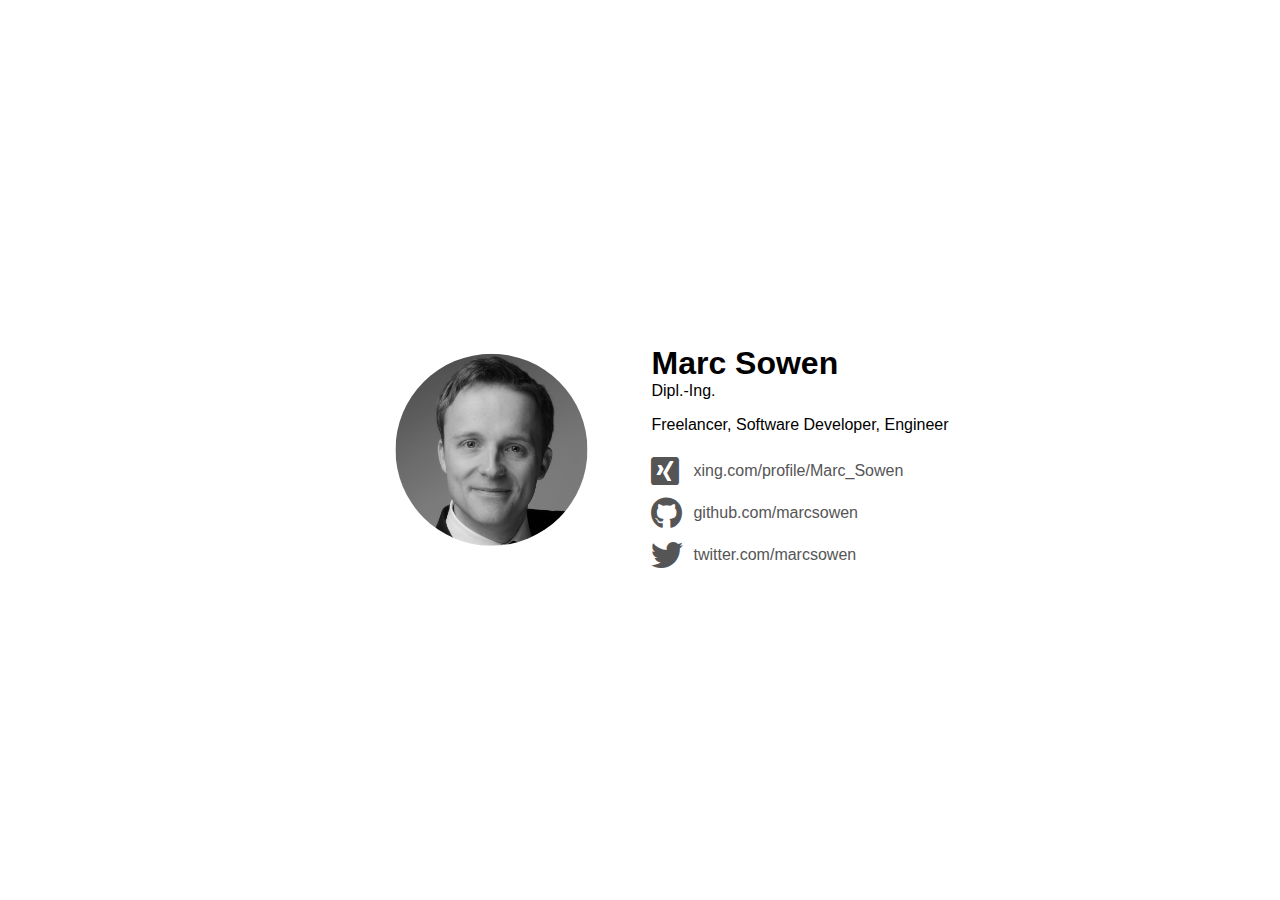
==== src/index.html @ 9bef28c4 "first commit" ====
<!DOCTYPE HTML>
<html lang="de">
<head>
    <meta charset="utf-8">
    <title>Marc Sowen</title>
    <meta name="author" content="Marc Sowen">
    <link rel="stylesheet" href="css/all.min.css">
    <link rel="stylesheet" href="css/style.css">
</head>
<body>
<div class="page">
    <div class="container">
        <div>
            <img class="avatar" src="img/marc.jpg" alt="Marc Sowen">
        </div>
        <div>
            <h1 class="title">Marc Sowen</h1>
            <p class="subtitle">Dipl.-Ing.</p>
            <p>Freelancer, Software Developer, Engineer</p>
            <div>
                <a class="link-container" href="https://www.xing.com/profile/Marc_Sowen" target="_blank">
                    <i class="fab fa-xing-square icon"></i>xing.com/profile/Marc_Sowen
                </a>
            </div>
            <div>
                <a class="link-container" href="https://github.com/marcsowen" target="_blank">
                    <i class="fab fa-github icon"></i>github.com/marcsowen
                </a>
            </div>
            <div>
                <a class="link-container" href="https://twitter.com/marcsowen" target="_blank">
                    <i class="fab fa-twitter icon"></i>twitter.com/marcsowen
                </a>
            </div>
        </div>
    </div>
</div>
</body>
</html>
---- src/css/style.css ----
.page {
    font-family: "Helvetica Neue", Helvetica, sans-serif;
    position: absolute;
    top: 50%;
    left: 50%;
    margin-right: -50%;
    transform: translate(-50%, -50%);
    max-width: 75%;
}

.container {
    display: flex;
    align-items: center;
}

.avatar {
    width: 20em;
    border-radius: 50%;
    max-width: 60%;
    box-sizing: border-box;
    display: block;
    margin: auto;
}

.title {
    margin-bottom: 0;
}

.subtitle {
    margin-top: 0;
}

.link-container {
    display: flex;
    align-items: center;
    color: #555555;
}

.icon {
    font-size: 2em;
    width: 32px;
    margin: 5px 10px 5px 0;
}

a {
    color: #555555;
    text-decoration: none;
}

a:hover {
    color: cadetblue;
}
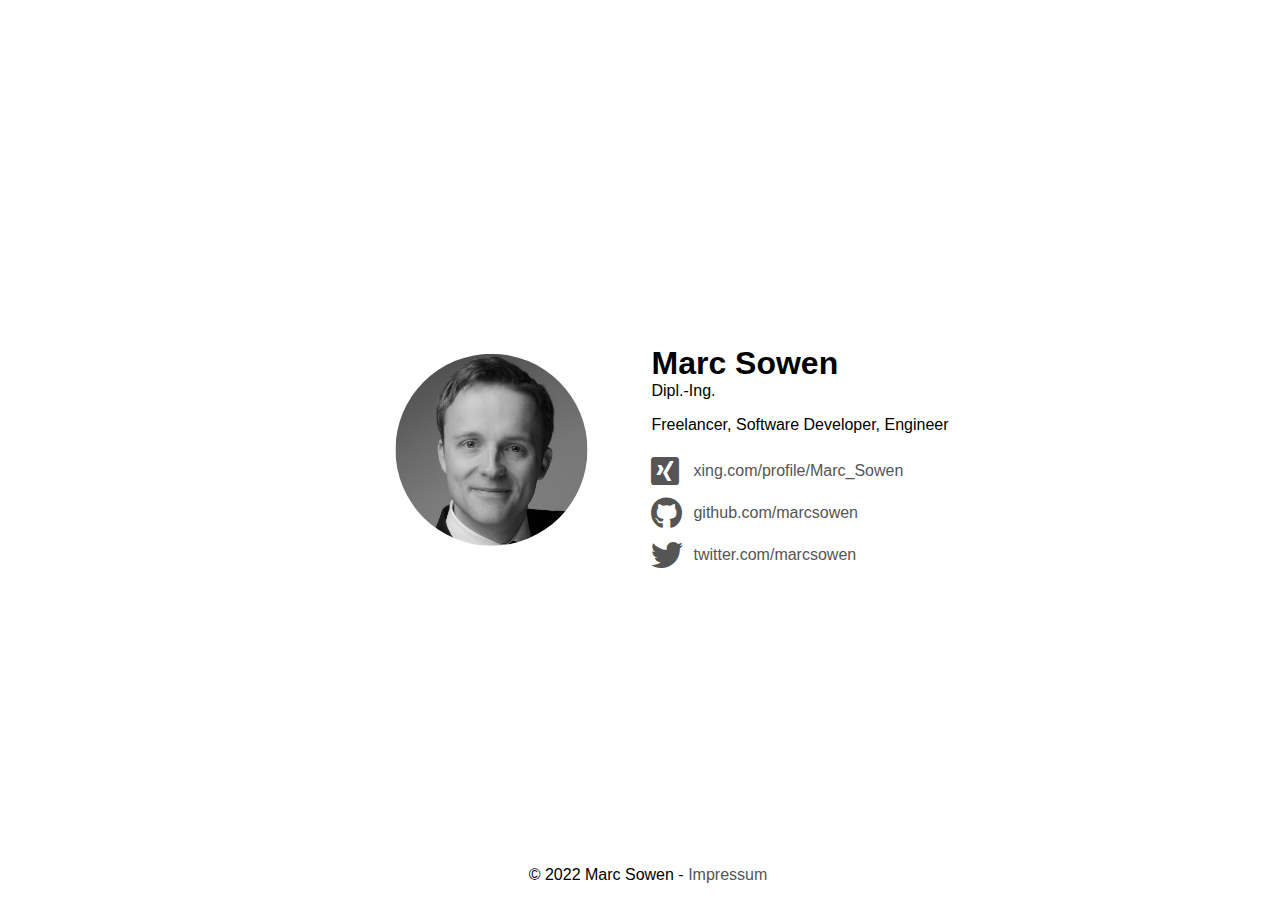
==== commit 59cc1718: "Added impressum" ====
--- a/src/index.html
+++ b/src/index.html
@@ -8,32 +8,33 @@
     <link rel="stylesheet" href="css/style.css">
 </head>
 <body>
-<div class="page">
-    <div class="container">
+<div class="card">
+    <div>
+        <img class="avatar" src="img/marc.jpg" alt="Marc Sowen">
+    </div>
+    <div>
+        <h1 class="title">Marc Sowen</h1>
+        <p class="subtitle">Dipl.-Ing.</p>
+        <p>Freelancer, Software Developer, Engineer</p>
         <div>
-            <img class="avatar" src="img/marc.jpg" alt="Marc Sowen">
+            <a class="link-container" href="https://www.xing.com/profile/Marc_Sowen" target="_blank">
+                <i class="fab fa-xing-square icon"></i>xing.com/profile/Marc_Sowen
+            </a>
         </div>
         <div>
-            <h1 class="title">Marc Sowen</h1>
-            <p class="subtitle">Dipl.-Ing.</p>
-            <p>Freelancer, Software Developer, Engineer</p>
-            <div>
-                <a class="link-container" href="https://www.xing.com/profile/Marc_Sowen" target="_blank">
-                    <i class="fab fa-xing-square icon"></i>xing.com/profile/Marc_Sowen
-                </a>
-            </div>
-            <div>
-                <a class="link-container" href="https://github.com/marcsowen" target="_blank">
-                    <i class="fab fa-github icon"></i>github.com/marcsowen
-                </a>
-            </div>
-            <div>
-                <a class="link-container" href="https://twitter.com/marcsowen" target="_blank">
-                    <i class="fab fa-twitter icon"></i>twitter.com/marcsowen
-                </a>
-            </div>
+            <a class="link-container" href="https://github.com/marcsowen" target="_blank">
+                <i class="fab fa-github icon"></i>github.com/marcsowen
+            </a>
+        </div>
+        <div>
+            <a class="link-container" href="https://twitter.com/marcsowen" target="_blank">
+                <i class="fab fa-twitter icon"></i>twitter.com/marcsowen
+            </a>
         </div>
     </div>
 </div>
+<div class="footer">
+    <p>&copy; 2022 Marc Sowen - <a href="impressum.html">Impressum</a></p>
+</div>
 </body>
 </html>
--- a/src/css/style.css
+++ b/src/css/style.css
@@ -1,17 +1,36 @@
 
-.page {
-    font-family: "Helvetica Neue", Helvetica, sans-serif;
+:root {
+    font-family: -apple-system, BlinkMacSystemFont, sans-serif;
+    color-scheme: light dark;
+}
+
+.card {
     position: absolute;
     top: 50%;
     left: 50%;
     margin-right: -50%;
     transform: translate(-50%, -50%);
-    max-width: 75%;
+    display: flex;
+    align-items: center;
 }
 
-.container {
-    display: flex;
-    align-items: center;
+.footer {
+    position: absolute;
+    bottom: 0;
+    width: 100%;
+    text-align: center;
+}
+
+.impressum {
+    text-align: justify;
+}
+
+.impressum h2 {
+    font-size: medium;
+}
+
+.impressum h3 {
+    font-size: medium;
 }
 
 .avatar {
@@ -50,4 +69,4 @@
 
 a:hover {
     color: cadetblue;
-}+}
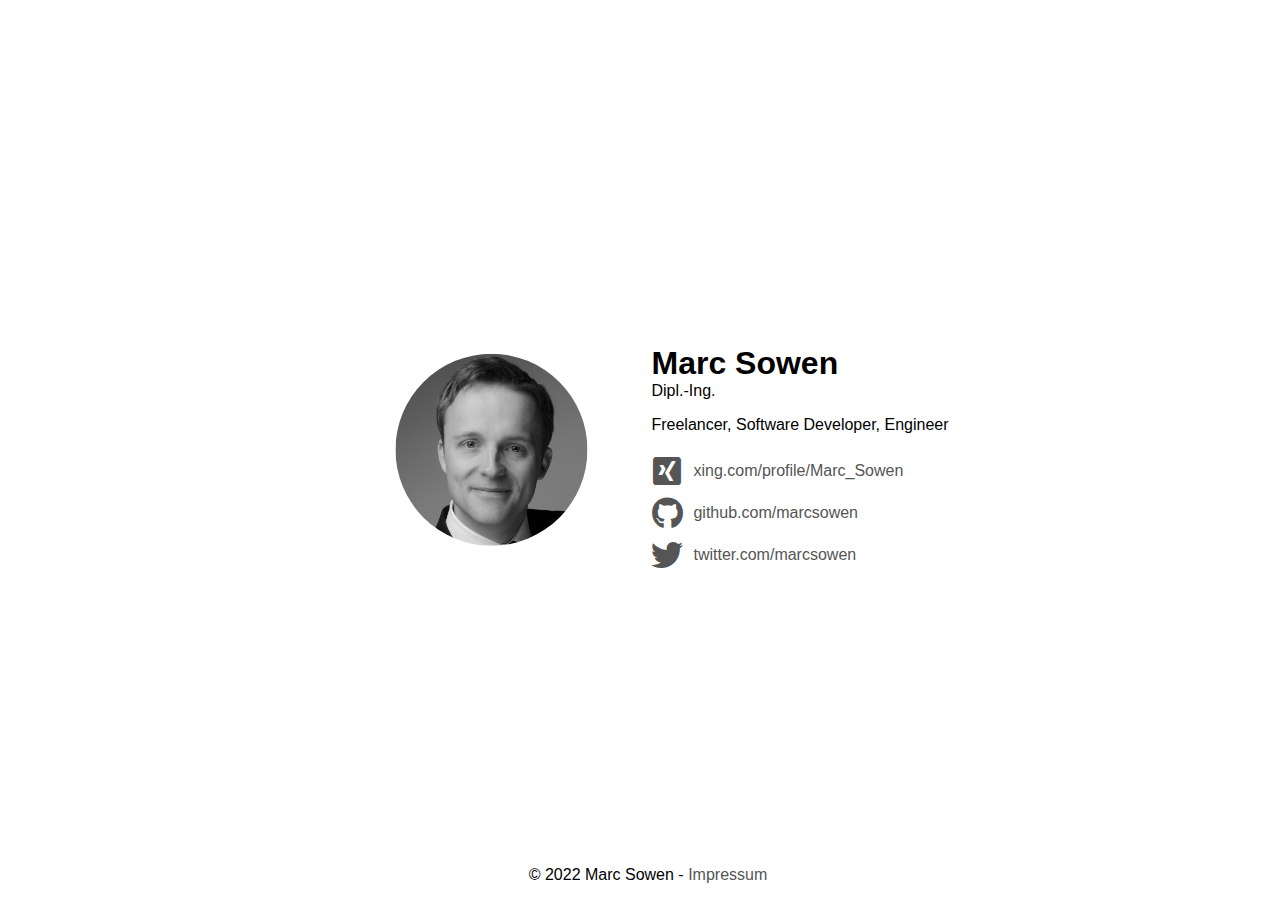
==== commit 00054b28: "Adde meta tags." ====
--- a/src/index.html
+++ b/src/index.html
@@ -2,10 +2,14 @@
 <html lang="de">
 <head>
     <meta charset="utf-8">
+    <meta name="description" content="Marc Sowen">
+    <meta name="keywords" content="Marc Sowen, Freelancer, Software Developer, Engineer">
+    <meta name="author" content="Marc Sowen">
     <title>Marc Sowen</title>
     <meta name="author" content="Marc Sowen">
     <link rel="stylesheet" href="css/all.min.css">
     <link rel="stylesheet" href="css/style.css">
+    <meta name="viewport" content="width=device-width, initial-scale=1.0"/>
 </head>
 <body>
 <div class="card">
--- a/src/css/style.css
+++ b/src/css/style.css
@@ -23,6 +23,9 @@
 
 .impressum {
     text-align: justify;
+    max-width: 1024px;
+    margin-left: auto;
+    margin-right: auto;
 }
 
 .impressum h2 {
@@ -33,11 +36,15 @@
     font-size: medium;
 }
 
+.impressum-footer {
+    margin-top: 3em;
+    text-align: center;
+}
+
 .avatar {
     width: 20em;
     border-radius: 50%;
     max-width: 60%;
-    box-sizing: border-box;
     display: block;
     margin: auto;
 }
@@ -59,6 +66,7 @@
 .icon {
     font-size: 2em;
     width: 32px;
+    text-align: center;
     margin: 5px 10px 5px 0;
 }
 
@@ -68,5 +76,29 @@
 }
 
 a:hover {
-    color: cadetblue;
+    color: #5f9ea0;
 }
+
+@media screen and (max-width: 576px) {
+ .card {
+    flex-direction: column;
+ }
+}
+
+@media (prefers-color-scheme: dark) {
+    body {
+        background-color: #1e1e1e;
+    }
+
+    a {
+        color: #aaaaaa;
+    }
+
+    a:hover {
+        color: #40a0a0;
+    }
+
+    .link-container {
+        color: #aaaaaa;
+    }
+}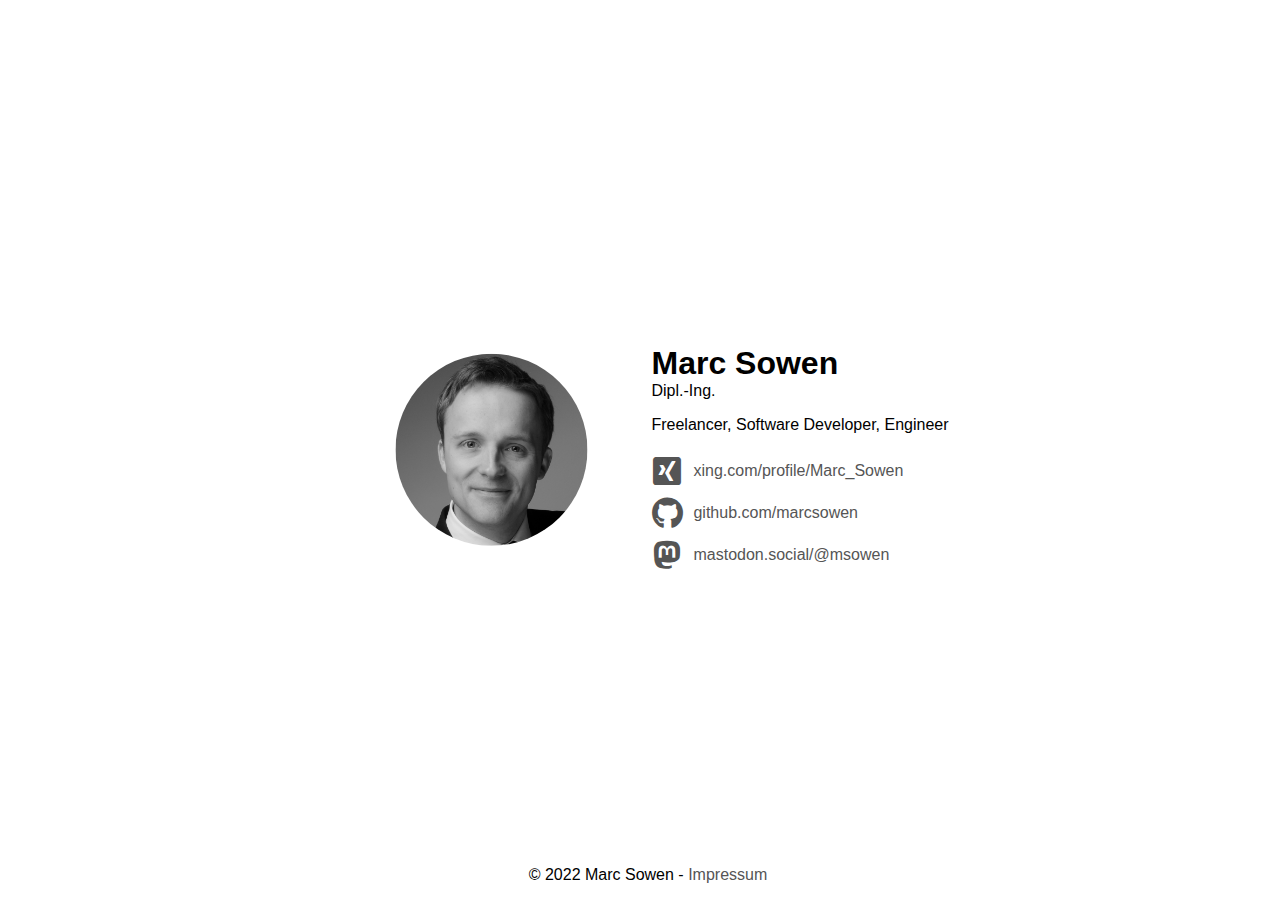
==== commit 55d68861: "Switched to mastodon" ====
--- a/src/index.html
+++ b/src/index.html
@@ -31,8 +31,8 @@
             </a>
         </div>
         <div>
-            <a class="link-container" href="https://twitter.com/marcsowen" target="_blank">
-                <i class="fab fa-twitter icon"></i>twitter.com/marcsowen
+            <a class="link-container" href="https://mastodon.social/@msowen" target="_blank">
+                <i class="fab fa-mastodon icon"></i>mastodon.social/@msowen
             </a>
         </div>
     </div>
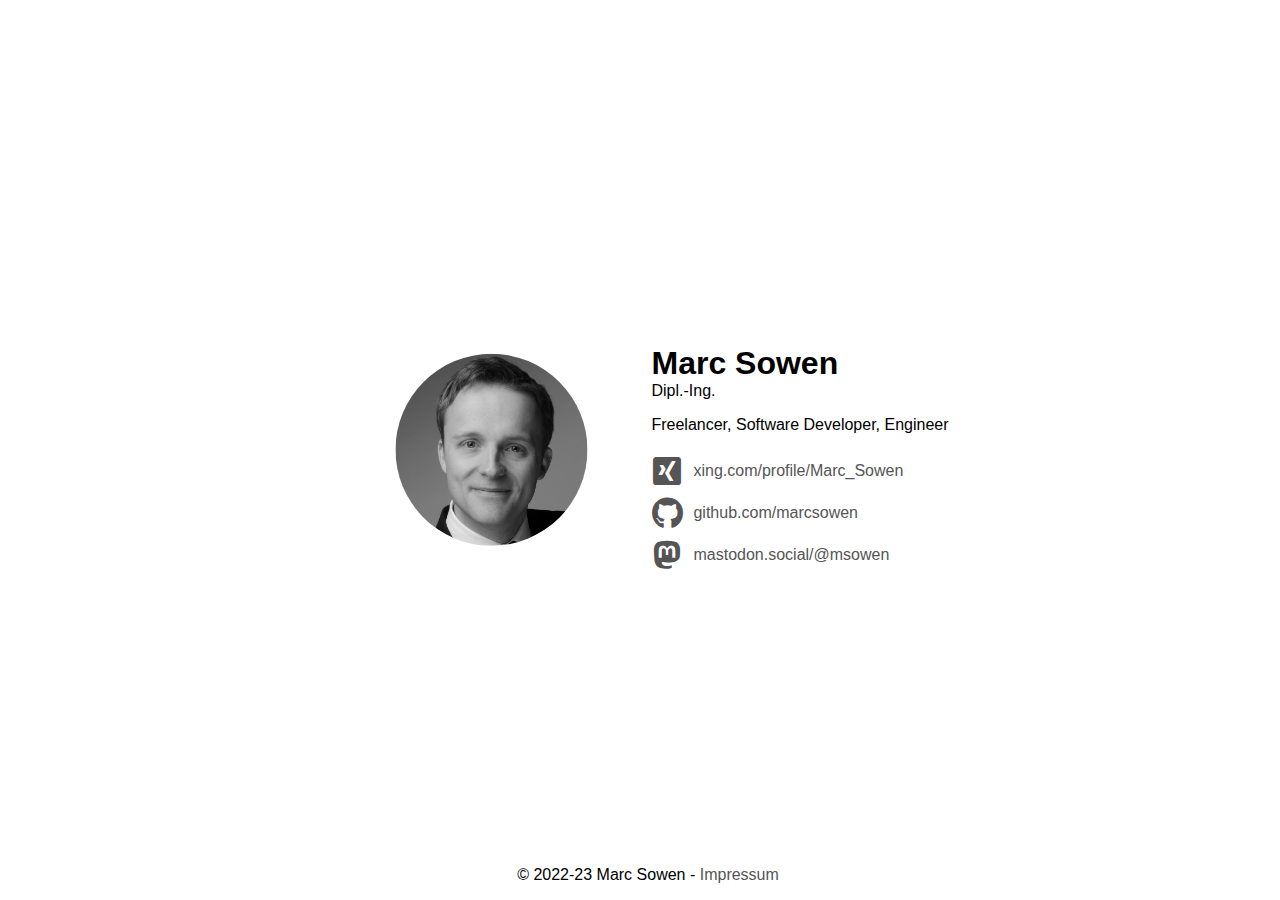
==== commit 8c5b6353: "Fixed copy year" ====
--- a/src/index.html
+++ b/src/index.html
@@ -38,7 +38,7 @@
     </div>
 </div>
 <div class="footer">
-    <p>&copy; 2022 Marc Sowen - <a href="impressum.html">Impressum</a></p>
+    <p>&copy; 2022-23 Marc Sowen - <a href="impressum.html">Impressum</a></p>
 </div>
 </body>
 </html>
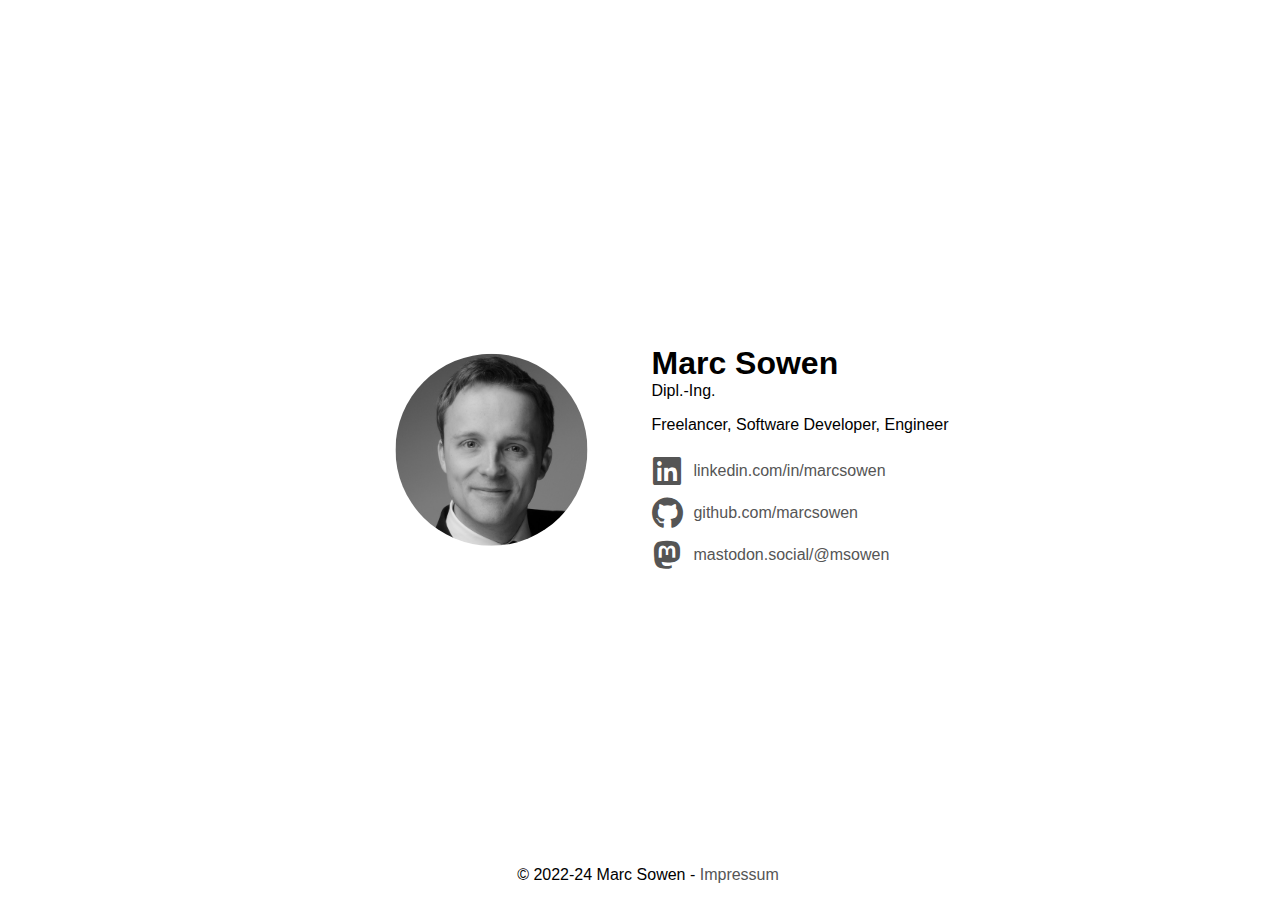
==== commit 087f7857: "New yes, new profile" ====
--- a/src/index.html
+++ b/src/index.html
@@ -5,11 +5,10 @@
     <meta name="description" content="Marc Sowen">
     <meta name="keywords" content="Marc Sowen, Freelancer, Software Developer, Engineer">
     <meta name="author" content="Marc Sowen">
+    <meta name="viewport" content="width=device-width, initial-scale=1.0"/>
     <title>Marc Sowen</title>
-    <meta name="author" content="Marc Sowen">
     <link rel="stylesheet" href="css/all.min.css">
     <link rel="stylesheet" href="css/style.css">
-    <meta name="viewport" content="width=device-width, initial-scale=1.0"/>
 </head>
 <body>
 <div class="card">
@@ -21,8 +20,8 @@
         <p class="subtitle">Dipl.-Ing.</p>
         <p>Freelancer, Software Developer, Engineer</p>
         <div>
-            <a class="link-container" href="https://www.xing.com/profile/Marc_Sowen" target="_blank">
-                <i class="fab fa-xing-square icon"></i>xing.com/profile/Marc_Sowen
+            <a class="link-container" href="https://www.linkedin.com/in/marcsowen" target="_blank">
+                <i class="fab fa-linkedin icon"></i>linkedin.com/in/marcsowen
             </a>
         </div>
         <div>
@@ -31,14 +30,14 @@
             </a>
         </div>
         <div>
-            <a class="link-container" href="https://mastodon.social/@msowen" target="_blank">
+            <a class="link-container" rel="me" href="https://mastodon.social/@msowen" target="_blank">
                 <i class="fab fa-mastodon icon"></i>mastodon.social/@msowen
             </a>
         </div>
     </div>
 </div>
 <div class="footer">
-    <p>&copy; 2022-23 Marc Sowen - <a href="impressum.html">Impressum</a></p>
+    <p>&copy; 2022-24 Marc Sowen - <a href="impressum.html">Impressum</a></p>
 </div>
 </body>
 </html>
